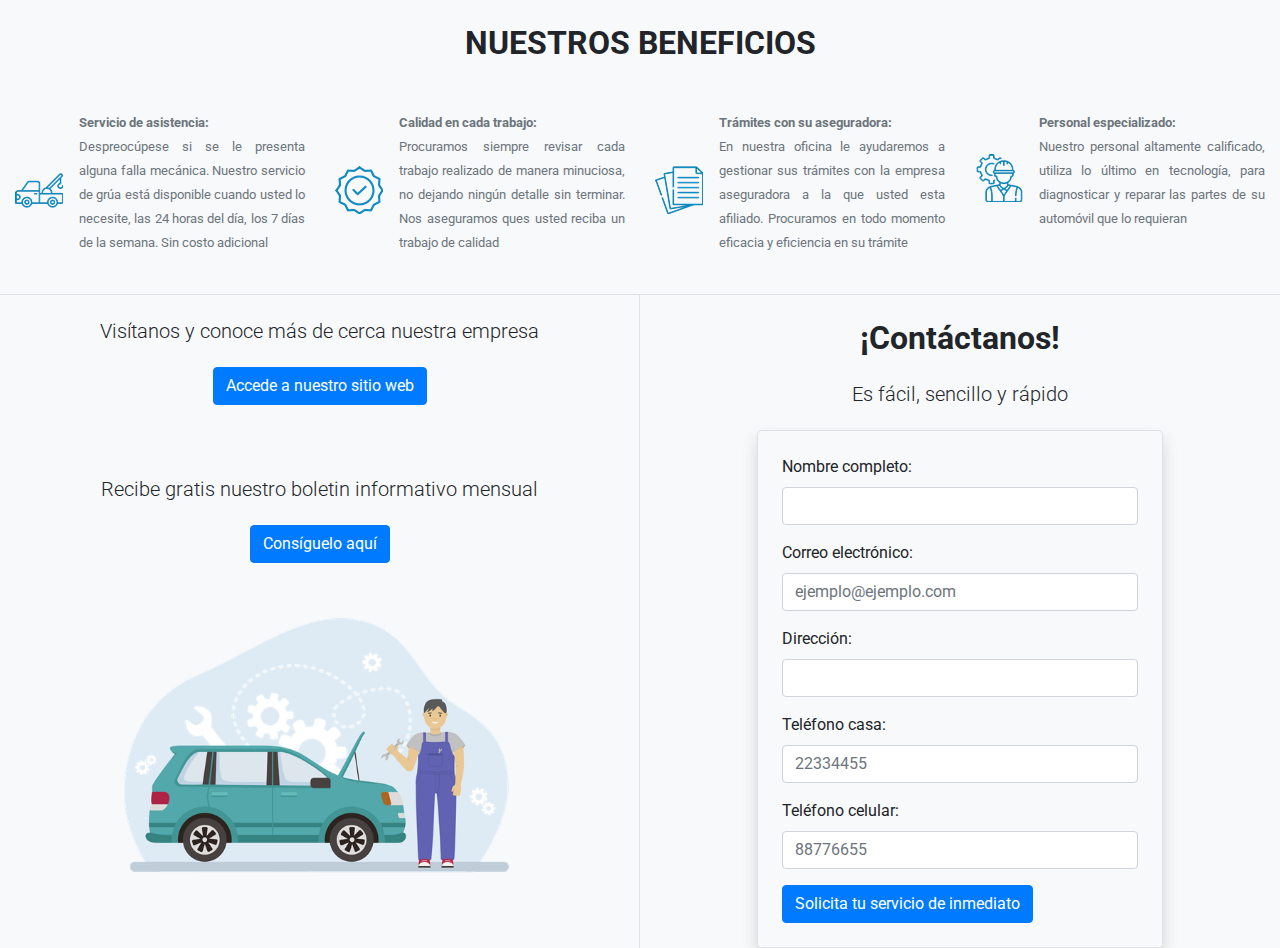
==== contacto.html @ 619171d1 "Commit inicial" ====
<!DOCTYPE html>

<!-- Página de contacto  -->

<html lang="es">
    <head>
        <title>Taller Enterprise - contacto</title>
        <meta charset="UTF-8">
        <meta http-equiv="X-UA-Compatible" content="IE=edge">
        <meta name="viewport" content="width=device-width, initial-scale=1.0">        
        <link rel="shortcut icon" type="image/x-icon" href="imagenes/iconotools.png"/>
                
        <!-- Utilizando google fonts -->
        <link href="https://fonts.googleapis.com/css2?family=Montserrat+Alternates:wght@300;400&display=swap" rel="stylesheet">
        <link rel="preconnect" href="https://fonts.googleapis.com">
        <link rel="preconnect" href="https://fonts.gstatic.com" crossorigin>
        <link href="https://fonts.googleapis.com/css2?family=Roboto:wght@300;400;500;700&display=swap" rel="stylesheet">

        <!-- Utilizando Bootstrap 4 -->
        <link rel="stylesheet" href="https://cdn.jsdelivr.net/npm/bootstrap@4.6.2/dist/css/bootstrap.min.css">
        
        <!-- Utilizando iconos -->
        <link rel="stylesheet" href="https://cdn.jsdelivr.net/npm/bootstrap-icons@1.8.3/font/bootstrap-icons.css">
        <link rel="stylesheet" href="https://cdnjs.cloudflare.com/ajax/libs/font-awesome/6.5.1/css/all.min.css"/>
        
        <!-- Archivos css -->
        <link href="css/contacto.css" rel="stylesheet" type="text/css"/>        
    </head>
    <body>
        <main>
            <div class="container-fluid bg-light">
                <h1 class="mb-0 titulo text-uppercase text-center font-weight-bold py-4">nuestros beneficios</h1>
                <div class="row justify-content-center border-dark-50 border-bottom py-4">
                    <div class="col-12 col-sm-12 col-md-6 col-lg-6 col-xl-3">
                        <div class="d-flex flex-row align-items-center">                        
                            <img src="imagenes/towTruckAzul48x48.png" class="mr-3">
                            <p class="text-secondary text-justify"><small class="font-weight-bold">Servicio de asistencia:</small><br><small>Despreocúpese si se le presenta alguna falla mecánica. Nuestro servicio de grúa está disponible cuando usted lo necesite, las 24 horas del día, los 7 días de la semana. Sin costo adicional</small></p>
                        </div>                                                
                    </div>
                    <div class="col-12 col-sm-12 col-md-6 col-lg-6 col-xl-3">
                        <div class="d-flex flex-row align-items-center">
                            <img src="imagenes/qualityAzul48x48.png" class="mr-3">
                            <p class="text-secondary text-justify"><small class="font-weight-bold">Calidad en cada trabajo:</small><br><small>Procuramos siempre revisar cada trabajo realizado de manera minuciosa, no dejando ningún detalle sin terminar. Nos aseguramos ques usted reciba un trabajo de calidad</small></p>
                        </div>
                    </div>
                    <div class="col-12 col-sm-12 col-md-6 col-lg-6 col-xl-3">
                        <div class="d-flex flex-row align-items-center">
                            <img src="imagenes/paperAzul48x48.png" class="mr-3">
                            <p class="text-secondary text-justify"><small class="font-weight-bold">Trámites con su aseguradora:</small><br><small>En nuestra oficina le ayudaremos a gestionar sus trámites con la empresa aseguradora a la que usted esta afiliado. Procuramos en todo momento eficacia y eficiencia en su trámite</small></p>
                        </div>
                    </div>
                    <div class="col-12 col-sm-12 col-md-6 col-lg-6 col-xl-3">
                        <div class="d-flex flex-row align-items-center">
                            <img src="imagenes/workerAzul48x48.png" class="mr-3">
                            <p class="text-secondary text-justify"><small class="font-weight-bold">Personal especializado:</small><br><small>Nuestro personal altamente calificado, utiliza lo último en tecnología, para diagnosticar y reparar las partes de su automóvil que lo requieran</small></p>
                        </div>
                    </div>
                </div>

                <!-- ****************************************************************************************************************************************** -->

                <div class="row">
                    <div class="col-12 col-sm-12 col-md-12 col-lg-6 text-center border-dark-50 border-right">
                        <div class="py-4">
                            <h3 class="mb-0 subtitulo">Visítanos y conoce más de cerca nuestra empresa</h3>
                            <div class="py-4">
                                <a class="btn btn-primary" href="https://proyectoweb-taller-01.firebaseapp.com" target="_blank" role="button">Accede a nuestro sitio web</a>                            
                            </div>
                        </div>
                        <div class="pt-4">
                            <h3 class="mb-0 subtitulo">Recibe gratis nuestro boletin informativo mensual</h3>
                            <div class="py-4">
                                <a class="btn btn-primary" href="documentos/Boletin_mecanico_profesional.pdf" target="_blank" role="button">Consíguelo aquí</a>
                            </div>
                        </div>
                        <div class="py-4">
                            <img src="imagenes/imgServTaller_4.png" class="img-fluid w-75" alt=""/>
                        </div>
                    </div>

                    <!-- ****************************************************************************************************************************************** -->

                    <div class="col-12 col-sm-12 col-md-12 col-lg-6 col-xl-6">
                        <h1 class="mb-0 py-4 titulo text-center font-weight-bold">¡Contáctanos!</h1>
                        <h3 class="mb-0 pb-4 subtitulo text-center pb-3">Es fácil, sencillo y rápido</h3>
                        <form action="insertarDatos.php" method="post" id="formulario" class="frmContacto needs-validation d-flex justify-content-center" novalidate>
                            <div class="col-10 col-sm-10 col-md-10 col-lg-10 col-xl-8 border border-border-dark-50 rounded-lg shadow p-4">                                                            
                                <div class="form-group">
                                    <label for="nombre">Nombre completo:</label>
                                    <input type="text" class="form-control" id="nombre" name="nombre" value="" required>
                                    <div class="valid-feedback is-valid">¡OK, válido!</div>
                                    <div class="invalid-feedback is-invalid">Completa el campo. Ingresa tu nombre y dos apellidos</div>
                                </div>
                                <div class="form-group">
                                    <label for="correo">Correo electrónico:</label>
                                    <input type="email" class="form-control" id="correo" name="correo" placeholder="ejemplo@ejemplo.com" value="" required>
                                    <div class="valid-feedback is-valid">¡OK, válido!</div>
                                    <div class="invalid-feedback is-invalid">Completa el campo. Ingresa una dirección de correo válida</div>
                                </div>
                                <div class="form-group">
                                    <label for="direccion">Dirección:</label>
                                    <input type="text" class="form-control" id="direccion" name="direccion" value="" required>
                                    <div class="valid-feedback is-valid">¡OK, válido!</div>
                                    <div class="invalid-feedback is-invalid">Completa el campo. Ingresa tu lugar de residencia</div>
                                </div>
                                <div class="form-group">
                                    <label for="telcasa">Teléfono casa:</label>
                                    <input type="tel" class="form-control" id="telcasa" name="telcasa" value="" placeholder="22334455" required>
                                    <div class="valid-feedback is-valid">¡OK, válido!</div>
                                    <div class="invalid-feedback is-invalid">Completa el campo. No ingreses letras, espacios ni símbolos</div>
                                </div>
                                <div class="form-group">
                                    <label for="telcelular">Teléfono celular:</label>
                                    <input type="tel" class="form-control" id="telcelular" name="telcelular" value="" placeholder="88776655" required>
                                    <div class="valid-feedback is-valid">¡OK, válido!</div>
                                    <div class="invalid-feedback is-invalid">Completa el campo. No ingreses letras, espacios ni símbolos</div>
                                </div>

                                <input type="submit" id="boton" class="btn btn-primary" name="enviar" value="Solicita tu servicio de inmediato">
                            </div>                         
                        </form>                        
                    </div>
                </div>                                               
            </div>
        </main>
        
        <!-- Código JavaScript aplicados al formulario -->
        <script>        
            // Función que permite la deshabilitación del envío de datos en formularios si hay campos inválidos
            (function() {
                'use strict';
                window.addEventListener('load', function() {

                    // Obtener todos los formularios a los que queremos aplicar estilos de validación personalizados
                    var forms = document.getElementsByClassName('needs-validation');

                    // Recorre los formularios y evita que el form se envíe de forma inmediata
                    var validation = Array.prototype.filter.call(forms, function(form) {
                        form.addEventListener('submit', function(event) {
                            if (form.checkValidity() === false) {
                                event.preventDefault();
                                event.stopPropagation();
                            }
                        form.classList.add('was-validated');
                        }, false);
                    });
                }, false);
            })();                 
        </script>
                                
        <!-- Archivos JavaScript utilizados por Bootstrap -->
        <script src="https://cdn.jsdelivr.net/npm/jquery@3.5.1/dist/jquery.slim.min.js"></script>
        <script src="https://cdn.jsdelivr.net/npm/popper.js@1.16.1/dist/umd/popper.min.js"></script>
        <script src="https://cdn.jsdelivr.net/npm/bootstrap@4.6.2/dist/js/bootstrap.min.js"></script>
    </body>
</html>
---- css/contacto.css ----
/*
To change this license header, choose License Headers in Project Properties.
To change this template file, choose Tools | Templates
and open the template in the editor.
*/
/* 
    Created on : 26/02/2024, 02:21:51 PM
    Author     : pcgc7
*/

body {
    font-family: "Roboto", sans-serif;
}
.titulo {    
    font-weight: 400;
    font-style: normal;   
}
.subtitulo {    
    font-weight: 300;
    font-style: normal;
}
.titulo {
    font-size: 2.5em;
}
.subtitulo {
    font-size: 1.75em;
}
.w-75 {
    width: 70%!important;
} 

/****************************** MEDIA QUERIES ******************************/

@media screen and (min-width: 1424px) and (max-width: 1647.98px) {    
    .titulo {
        font-size: 2.5em;
    }
    .subtitulo {
        font-size: 1.25em;
    }  
    .w-75 {
        width: 70%!important;
    } 
}

@media screen and (min-width: 1200px) and (max-width: 1483.98px) {
    .titulo {
        font-size: 2em;
    }
    .subtitulo {
        font-size: 1.25em;
    } 
    .w-75 {
        width: 70%!important;
    } 
}

@media screen and (min-width: 992px) and (max-width: 1199.98px) {
    .titulo {
        font-size: 2em;
    }
    .subtitulo {
        font-size: 1.25em;
    } 
    .w-75 {
        width: 70%!important;
    }     
}

@media screen and (min-width: 768px) and (max-width: 991.98px) {
    .titulo {
        font-size: 1.75em;
    }
    .subtitulo {
        font-size: 1.25em;
    }    
    .w-75 {
        width: 50%!important;
    }       
}

@media screen and (min-width: 576px) and (max-width: 767.98px) {
    .titulo {
        font-size: 1.5em;
    }
    .subtitulo {
        font-size: 1.25em;
    }        
    .w-75 {
        width: 50%!important;
    }  
}

@media screen and (max-width: 575.98px) {
    .titulo {
        font-size: 1.5em;
    }
    .subtitulo {
        font-size: 1.25em;
    }        
    .w-75 {
        width: 50%!important;
    }   
}


/*.roboto-light {
  font-family: "Roboto", sans-serif;
  font-weight: 300;
  font-style: normal;
}

.roboto-regular {
  font-family: "Roboto", sans-serif;
  font-weight: 400;
  font-style: normal;
}

.roboto-medium {
  font-family: "Roboto", sans-serif;
  font-weight: 500;
  font-style: normal;
}

.roboto-bold {
  font-family: "Roboto", sans-serif;
  font-weight: 700;
  font-style: normal;
}*/
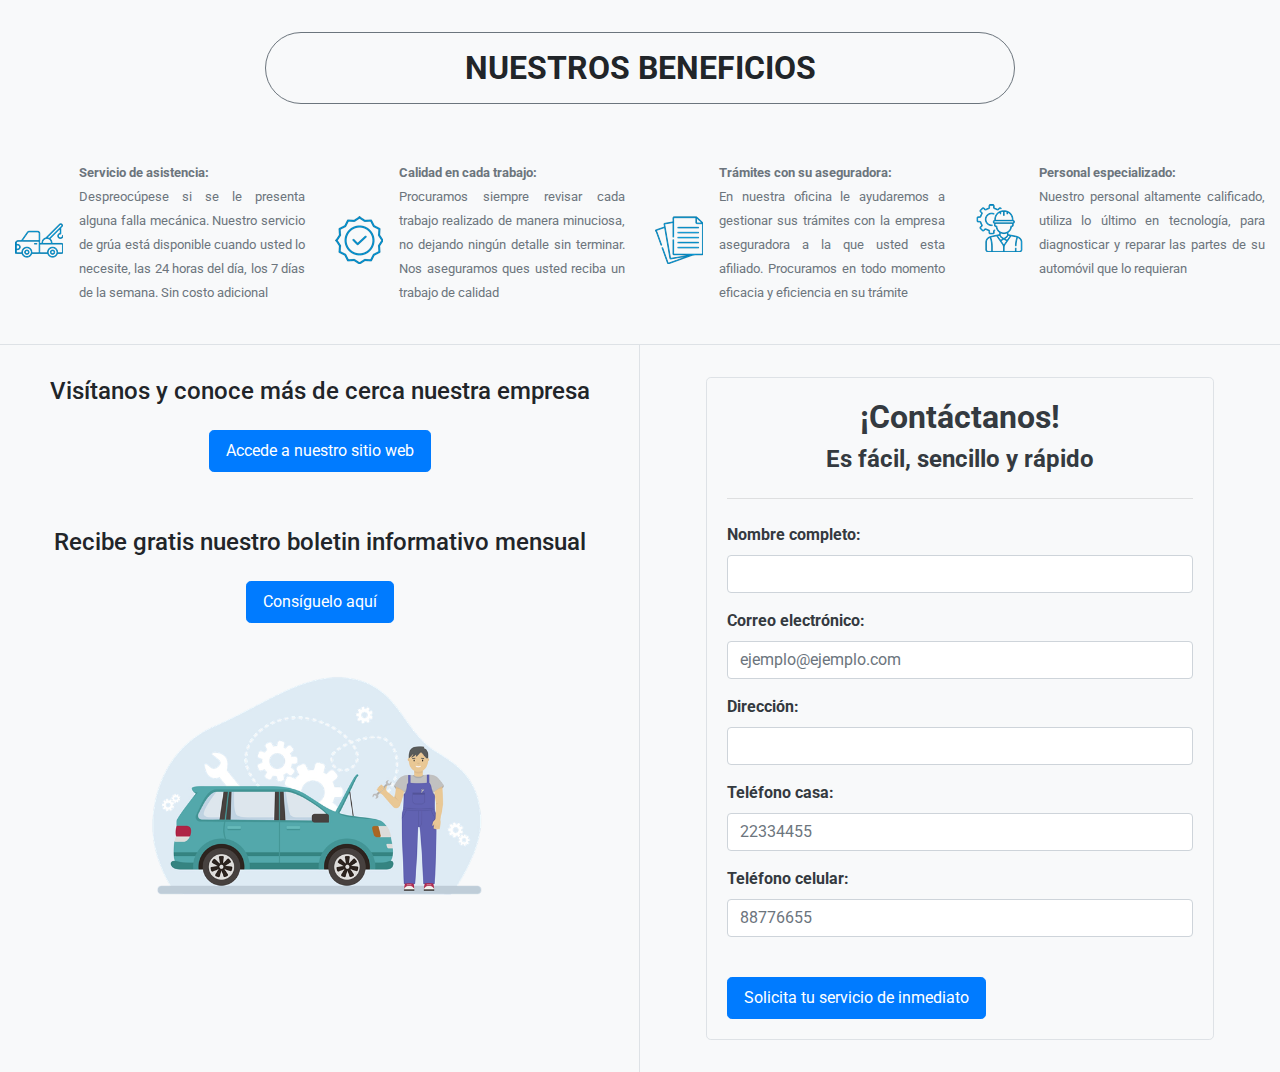
==== commit 970522a0: "Actualización sitio web" ====
--- a/contacto.html
+++ b/contacto.html
@@ -10,10 +10,7 @@
         <meta name="viewport" content="width=device-width, initial-scale=1.0">        
         <link rel="shortcut icon" type="image/x-icon" href="imagenes/iconotools.png"/>
                 
-        <!-- Utilizando google fonts -->
-        <link href="https://fonts.googleapis.com/css2?family=Montserrat+Alternates:wght@300;400&display=swap" rel="stylesheet">
-        <link rel="preconnect" href="https://fonts.googleapis.com">
-        <link rel="preconnect" href="https://fonts.gstatic.com" crossorigin>
+        <!-- Utilizando google fonts -->               
         <link href="https://fonts.googleapis.com/css2?family=Roboto:wght@300;400;500;700&display=swap" rel="stylesheet">
 
         <!-- Utilizando Bootstrap 4 -->
@@ -28,30 +25,32 @@
     </head>
     <body>
         <main>
-            <div class="container-fluid bg-light">
-                <h1 class="mb-0 titulo text-uppercase text-center font-weight-bold py-4">nuestros beneficios</h1>
+            <div id="beneficios" class="container-fluid bg-light">
+                <div class="py-5">
+                    <h1 class="mb-0 text-center text-uppercase font-weight-bold py-3 border border-secondary rounded-pill w-75 mx-auto">nuestros beneficios</h1>
+                </div>                
                 <div class="row justify-content-center border-dark-50 border-bottom py-4">
-                    <div class="col-12 col-sm-12 col-md-6 col-lg-6 col-xl-3">
+                    <div class="col-11 col-sm-11 col-md-6 col-lg-6 col-xl-3">
                         <div class="d-flex flex-row align-items-center">                        
-                            <img src="imagenes/towTruckAzul48x48.png" class="mr-3">
+                            <img src="imagenes/towTruckAzul48x48.png" class="img-fluid mr-3">
                             <p class="text-secondary text-justify"><small class="font-weight-bold">Servicio de asistencia:</small><br><small>Despreocúpese si se le presenta alguna falla mecánica. Nuestro servicio de grúa está disponible cuando usted lo necesite, las 24 horas del día, los 7 días de la semana. Sin costo adicional</small></p>
                         </div>                                                
                     </div>
-                    <div class="col-12 col-sm-12 col-md-6 col-lg-6 col-xl-3">
+                    <div class="col-11 col-sm-11 col-md-6 col-lg-6 col-xl-3">
                         <div class="d-flex flex-row align-items-center">
-                            <img src="imagenes/qualityAzul48x48.png" class="mr-3">
+                            <img src="imagenes/qualityAzul48x48.png" class="img-fluid mr-3">
                             <p class="text-secondary text-justify"><small class="font-weight-bold">Calidad en cada trabajo:</small><br><small>Procuramos siempre revisar cada trabajo realizado de manera minuciosa, no dejando ningún detalle sin terminar. Nos aseguramos ques usted reciba un trabajo de calidad</small></p>
                         </div>
                     </div>
-                    <div class="col-12 col-sm-12 col-md-6 col-lg-6 col-xl-3">
+                    <div class="col-11 col-sm-11 col-md-6 col-lg-6 col-xl-3">
                         <div class="d-flex flex-row align-items-center">
-                            <img src="imagenes/paperAzul48x48.png" class="mr-3">
+                            <img src="imagenes/paperAzul48x48.png" class="img-fluid mr-3">
                             <p class="text-secondary text-justify"><small class="font-weight-bold">Trámites con su aseguradora:</small><br><small>En nuestra oficina le ayudaremos a gestionar sus trámites con la empresa aseguradora a la que usted esta afiliado. Procuramos en todo momento eficacia y eficiencia en su trámite</small></p>
                         </div>
                     </div>
-                    <div class="col-12 col-sm-12 col-md-6 col-lg-6 col-xl-3">
+                    <div class="col-11 col-sm-11 col-md-6 col-lg-6 col-xl-3">
                         <div class="d-flex flex-row align-items-center">
-                            <img src="imagenes/workerAzul48x48.png" class="mr-3">
+                            <img src="imagenes/workerAzul48x48.png" class="img-fluid mr-3">
                             <p class="text-secondary text-justify"><small class="font-weight-bold">Personal especializado:</small><br><small>Nuestro personal altamente calificado, utiliza lo último en tecnología, para diagnosticar y reparar las partes de su automóvil que lo requieran</small></p>
                         </div>
                     </div>
@@ -60,17 +59,17 @@
                 <!-- ****************************************************************************************************************************************** -->
 
                 <div class="row">
-                    <div class="col-12 col-sm-12 col-md-12 col-lg-6 text-center border-dark-50 border-right">
-                        <div class="py-4">
-                            <h3 class="mb-0 subtitulo">Visítanos y conoce más de cerca nuestra empresa</h3>
+                    <div class="col-12 col-sm-12 col-md-12 col-lg-6 col-xl-6 text-center border-dark-50 border-right">
+                        <div class="pt-5">
+                            <h3 class="mb-0">Visítanos y conoce más de cerca nuestra empresa</h3>
                             <div class="py-4">
-                                <a class="btn btn-primary" href="https://proyectoweb-taller-01.firebaseapp.com" target="_blank" role="button">Accede a nuestro sitio web</a>                            
+                                <a class="btn btn-primary btn-lg" href="https://misproyectosweb.github.io/sitiowebtallerautos.github.io/" target="_blank" role="button">Accede a nuestro sitio web</a>
                             </div>
                         </div>
-                        <div class="pt-4">
-                            <h3 class="mb-0 subtitulo">Recibe gratis nuestro boletin informativo mensual</h3>
+                        <div class="pt-5">
+                            <h3 class="mb-0">Recibe gratis nuestro boletin informativo mensual</h3>
                             <div class="py-4">
-                                <a class="btn btn-primary" href="documentos/Boletin_mecanico_profesional.pdf" target="_blank" role="button">Consíguelo aquí</a>
+                                <a class="btn btn-primary btn-lg" href="documentos/Boletin_mecanico_profesional.pdf" target="_blank" role="button">Consíguelo aquí</a>
                             </div>
                         </div>
                         <div class="py-4">
@@ -80,11 +79,12 @@
 
                     <!-- ****************************************************************************************************************************************** -->
 
-                    <div class="col-12 col-sm-12 col-md-12 col-lg-6 col-xl-6">
-                        <h1 class="mb-0 py-4 titulo text-center font-weight-bold">¡Contáctanos!</h1>
-                        <h3 class="mb-0 pb-4 subtitulo text-center pb-3">Es fácil, sencillo y rápido</h3>
-                        <form action="insertarDatos.php" method="post" id="formulario" class="frmContacto needs-validation d-flex justify-content-center" novalidate>
-                            <div class="col-10 col-sm-10 col-md-10 col-lg-10 col-xl-8 border border-border-dark-50 rounded-lg shadow p-4">                                                            
+                    <div class="col-12 col-sm-12 col-md-12 col-lg-6 col-xl-6">                        
+                        <form action="insertarDatos.php" method="post" id="formulario" class="needs-validation d-flex justify-content-center py-5" novalidate>
+                            <div class="col-11 col-sm-11 col-md-10 col-lg-10 col-xl-10 border border-dark-50 rounded-lg text-dark font-weight-bold p-4">
+                                <h1 class="mb-0 pb-2 text-center text-dark font-weight-bold">¡Contáctanos!</h1>
+                                <h3 class="mb-0 text-center text-dark font-weight-bold">Es fácil, sencillo y rápido</h3>
+                                <hr class="border-dark-50 my-4">
                                 <div class="form-group">
                                     <label for="nombre">Nombre completo:</label>
                                     <input type="text" class="form-control" id="nombre" name="nombre" value="" required>
@@ -116,7 +116,7 @@
                                     <div class="invalid-feedback is-invalid">Completa el campo. No ingreses letras, espacios ni símbolos</div>
                                 </div>
 
-                                <input type="submit" id="boton" class="btn btn-primary" name="enviar" value="Solicita tu servicio de inmediato">
+                                <input type="submit" id="boton" class="btn btn-primary mt-4 btn-lg" name="enviar" value="Solicita tu servicio de inmediato">
                             </div>                         
                         </form>                        
                     </div>
--- a/css/contacto.css
+++ b/css/contacto.css
@@ -8,122 +8,137 @@
     Author     : pcgc7
 */
 
-body {
-    font-family: "Roboto", sans-serif;
-}
-.titulo {    
-    font-weight: 400;
-    font-style: normal;   
-}
-.subtitulo {    
-    font-weight: 300;
-    font-style: normal;
-}
-.titulo {
-    font-size: 2.5em;
-}
-.subtitulo {
-    font-size: 1.75em;
-}
-.w-75 {
-    width: 70%!important;
-} 
+/* Sección beneficios */
+.w-75 { width: 60%!important; }
+.pt-5 { padding-top: 2.5em !important; }
+h1 { font-size: 2.25em; }
+h3 { font-size: 1.75em; }
+.btn-lg { font-size: 1.25em !important; }
+.py-5 { padding-top: 2.5em !important; padding-bottom: 2.5em !important; }
+
+/* Sección beneficios - formulario */
+.mb-5 { margin-bottom: 2.5em !important; }
+.p-4 { padding: 1.5em !important; }
+label { font-size: 1em; }
+.form-control { font-size: 1em }
 
 /****************************** MEDIA QUERIES ******************************/
 
-@media screen and (min-width: 1424px) and (max-width: 1647.98px) {    
-    .titulo {
-        font-size: 2.5em;
-    }
-    .subtitulo {
-        font-size: 1.25em;
-    }  
-    .w-75 {
-        width: 70%!important;
-    } 
+@media screen and (min-width: 1484px) and (max-width: 1647.98px) {    
+    
+    /* Sección beneficios */
+    .w-75 { width: 60%!important; }
+    .pt-5 { padding-top: 2.5em !important; }
+    h1 { font-size: 2.25em; }
+    h3 { font-size: 1.5em; }
+    .btn-lg { font-size: 1.25em !important; }
+    .py-5 { padding-top: 2.5em !important; padding-bottom: 2.5em !important; }
+    
+    /* Sección beneficios - formulario */
+    .mb-5 { margin-bottom: 2.5em !important; }
+    .p-4 { padding: 1.5em !important; }
+    label { font-size: 1em; }
+    .form-control { font-size: 1em }
 }
 
 @media screen and (min-width: 1200px) and (max-width: 1483.98px) {
-    .titulo {
-        font-size: 2em;
-    }
-    .subtitulo {
-        font-size: 1.25em;
-    } 
-    .w-75 {
-        width: 70%!important;
-    } 
+    
+    /* Sección beneficios */
+    .w-75 { width: 60%!important; }
+    .pt-5 { padding-top: 2em !important; }
+    h1 { font-size: 2em; }
+    h3 { font-size: 1.5em; }
+    .btn-lg { font-size: 1em !important; }
+    .py-5 { padding-top: 2em !important; padding-bottom: 2em !important; }
+    
+    /* Sección beneficios - formulario */
+    .mb-5 { margin-bottom: 2em !important; }
+    .p-4 { padding: 1.25em !important; }
+    label { font-size: 1em; }
+    .form-control { font-size: 1em }
 }
 
 @media screen and (min-width: 992px) and (max-width: 1199.98px) {
-    .titulo {
-        font-size: 2em;
-    }
-    .subtitulo {
-        font-size: 1.25em;
-    } 
-    .w-75 {
-        width: 70%!important;
-    }     
+    
+    /* Sección beneficios */
+    .w-75 { width: 60%!important; }
+    .pt-5 { padding-top: 2em !important; }
+    h1 { font-size: 1.75em; }
+    h3 { font-size: 1.25em; }
+    .btn-lg { font-size: 1em !important; }
+    .py-5 { padding-top: 2em !important; padding-bottom: 2em !important; }
+    
+    /* Sección beneficios - formulario */
+    .mb-5 { margin-bottom: 2em !important; }
+    .p-4 { padding: 1.25em !important; }
+    label { font-size: 1em; }
+    .form-control { font-size: 1em }         
 }
 
 @media screen and (min-width: 768px) and (max-width: 991.98px) {
-    .titulo {
-        font-size: 1.75em;
-    }
-    .subtitulo {
-        font-size: 1.25em;
-    }    
-    .w-75 {
-        width: 50%!important;
-    }       
+    
+    /* Sección beneficios */
+    .w-75 { width: 60%!important; }
+    .pt-5 { padding-top: 2em !important; }
+    h1 { font-size: 1.5em; }
+    h3 { font-size: 1em; }
+    .btn-lg { font-size: 0.75em !important; }
+    .py-5 { padding-top: 2em !important; padding-bottom: 2em !important; }
+    
+    /* Sección beneficios - formulario */
+    .mb-5 { margin-bottom: 2em !important; }
+    .p-4 { padding: 1.25em !important; }
+    label { font-size: 0.75em; }
+    .form-control { font-size: 0.75em }
 }
 
 @media screen and (min-width: 576px) and (max-width: 767.98px) {
-    .titulo {
-        font-size: 1.5em;
-    }
-    .subtitulo {
-        font-size: 1.25em;
-    }        
-    .w-75 {
-        width: 50%!important;
-    }  
+    
+    /* Sección beneficios */
+    .w-75 { width: 60%!important; }
+    .pt-5 { padding-top: 1.5em !important; }
+    h1 { font-size: 1.25em; }
+    h3 { font-size: 1em; }
+    .btn-lg { font-size: 0.75em !important; }
+    .py-5 { padding-top: 1.5em !important; padding-bottom: 1.5em !important; }
+    
+    /* Sección beneficios - formulario */
+    .mb-5 { margin-bottom: 1.5em !important; }
+    .p-4 { padding: 1em !important; }
+    label { font-size: 0.75em; }
+    .form-control { font-size: 0.75em }
 }
 
-@media screen and (max-width: 575.98px) {
-    .titulo {
-        font-size: 1.5em;
-    }
-    .subtitulo {
-        font-size: 1.25em;
-    }        
-    .w-75 {
-        width: 50%!important;
-    }   
+@media screen and (min-width: 481px) and (max-width: 575.98px) {
+    
+    /* Sección beneficios */
+    .w-75 { width: 60%!important; }
+    .pt-5 { padding-top: 1.5em !important; }
+    h1 { font-size: 1em; }
+    h3 { font-size: 0.75em; }
+    .btn-lg { font-size: 0.75em !important; }
+    .py-5 { padding-top: 1.5em !important; padding-bottom: 1.5em !important; }
+    
+    /* Sección beneficios - formulario */
+    .mb-5 { margin-bottom: 1.5em !important; }
+    .p-4 { padding: 1em !important; }
+    label { font-size: 0.75em; }
+    .form-control { font-size: 0.75em }
 }
 
-
-/*.roboto-light {
-  font-family: "Roboto", sans-serif;
-  font-weight: 300;
-  font-style: normal;
-}
-
-.roboto-regular {
-  font-family: "Roboto", sans-serif;
-  font-weight: 400;
-  font-style: normal;
-}
-
-.roboto-medium {
-  font-family: "Roboto", sans-serif;
-  font-weight: 500;
-  font-style: normal;
-}
-
-.roboto-bold {
-  font-family: "Roboto", sans-serif;
-  font-weight: 700;
-  font-style: normal;
-}*/+@media screen and (max-width: 480px) {
+    
+    /* Sección beneficios */
+    .w-75 { width: 60%!important; }
+    .pt-5 { padding-top: 1.5em !important; }
+    h1 { font-size: 1em; }
+    h3 { font-size: 0.75em; }
+    .btn-lg { font-size: 0.75em !important; }
+    .py-5 { padding-top: 1.5em !important; padding-bottom: 1.5em !important; }
+    
+    /* Sección beneficios - formulario */
+    .mb-5 { margin-bottom: 1.5em !important; }
+    .p-4 { padding: 1em !important; }
+    label { font-size: 0.75em; }
+    .form-control { font-size: 0.75em }
+}